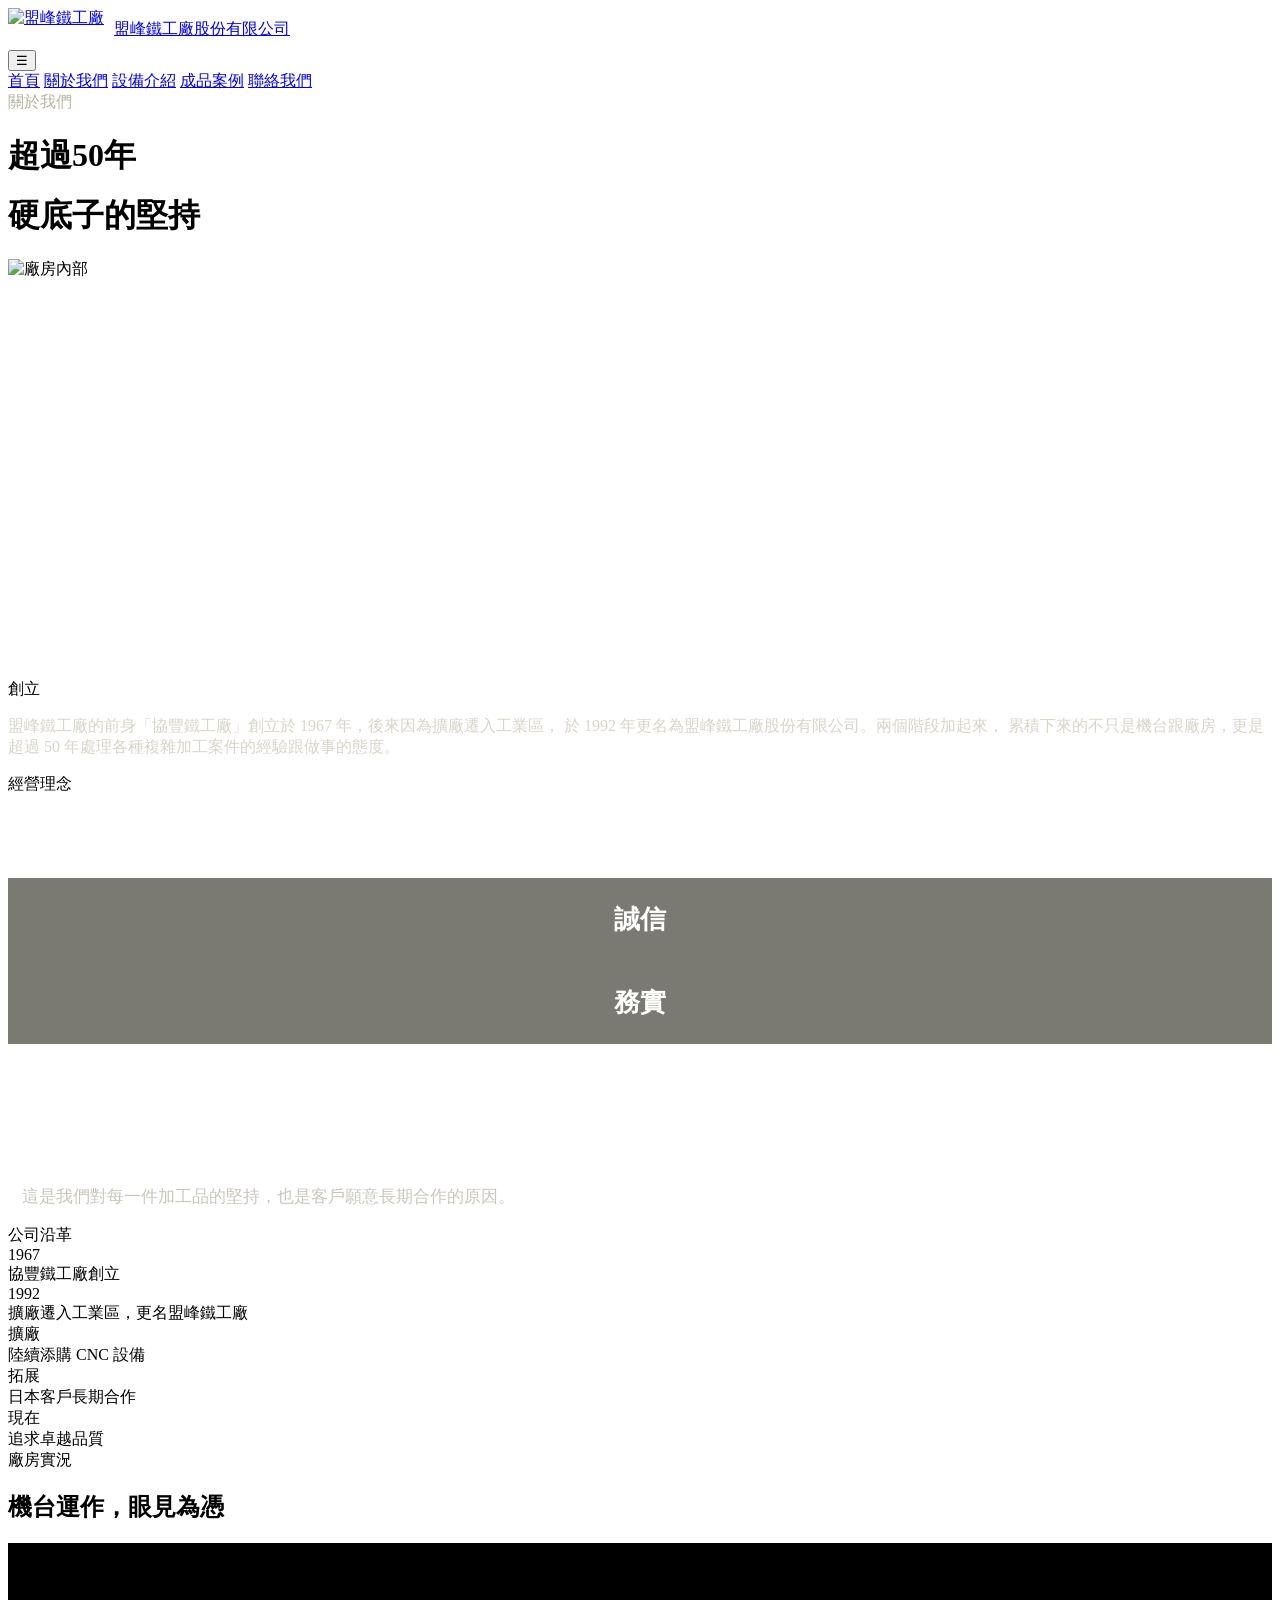
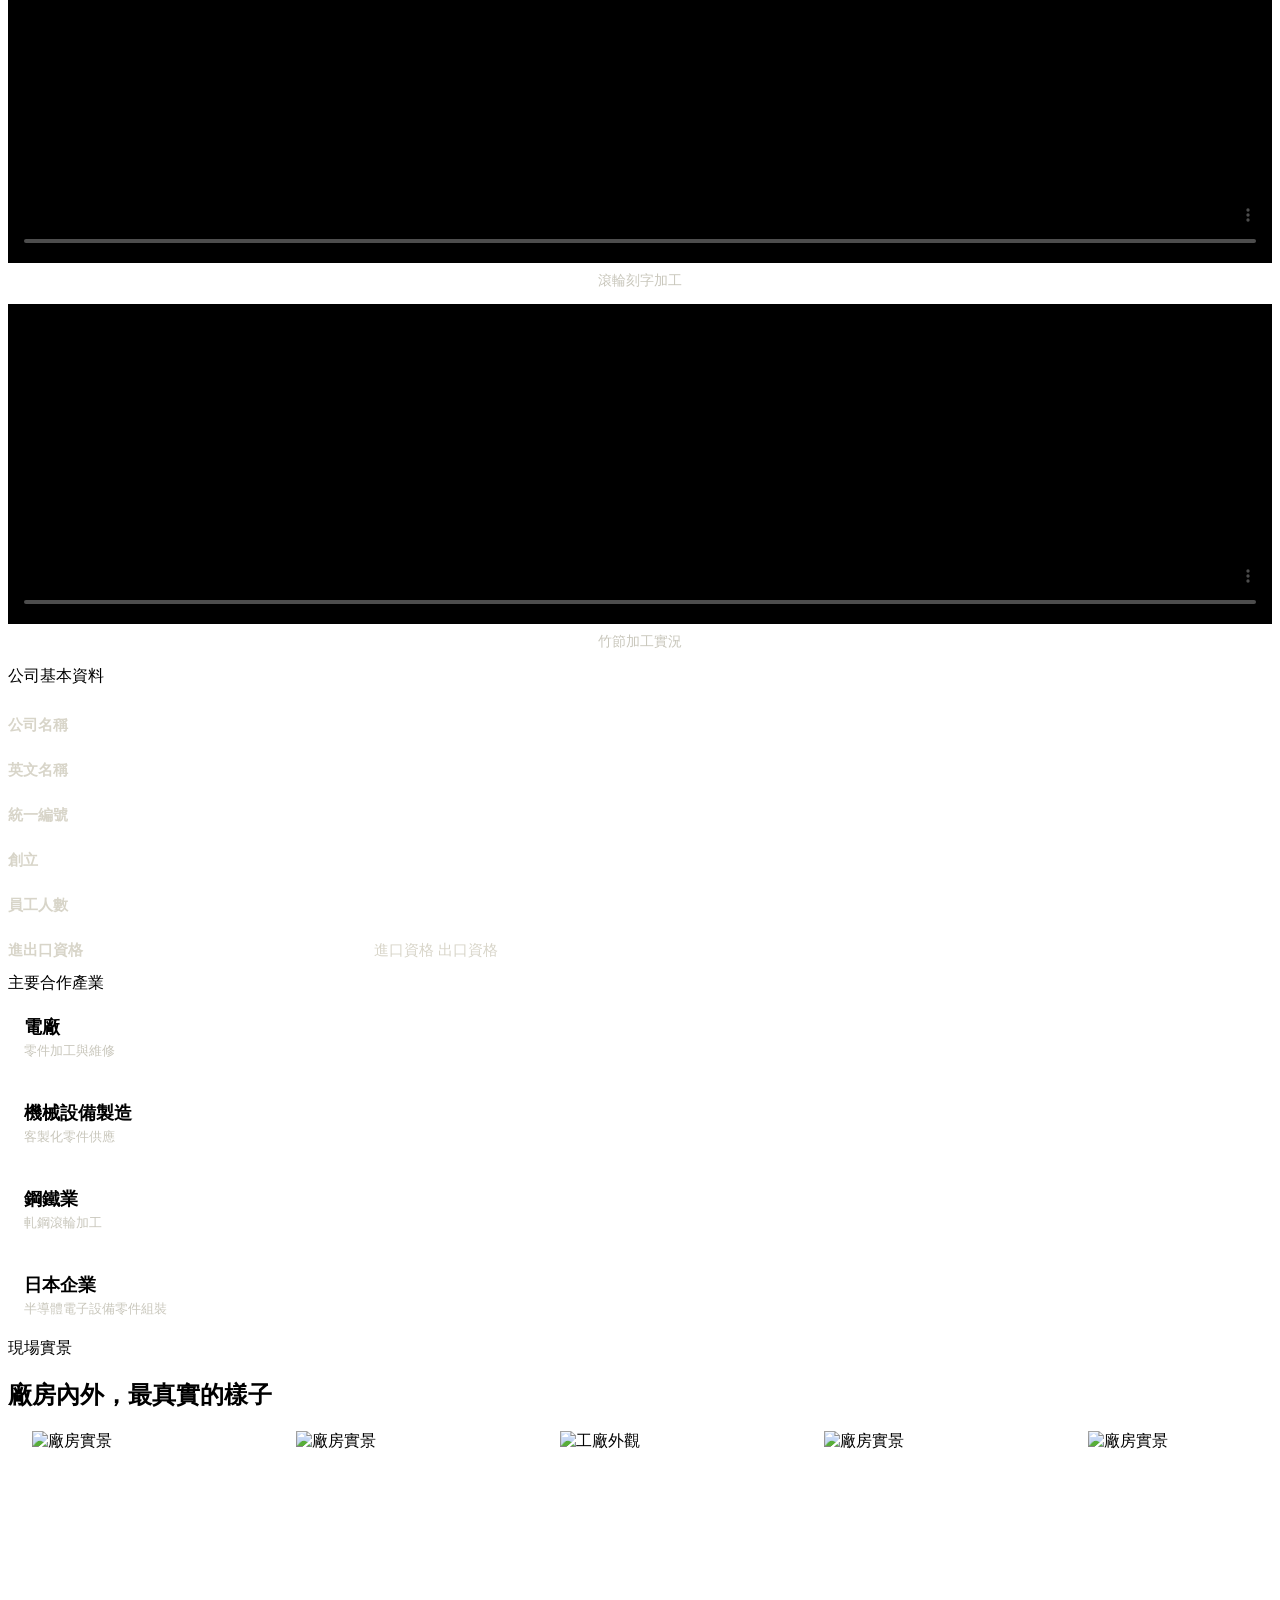
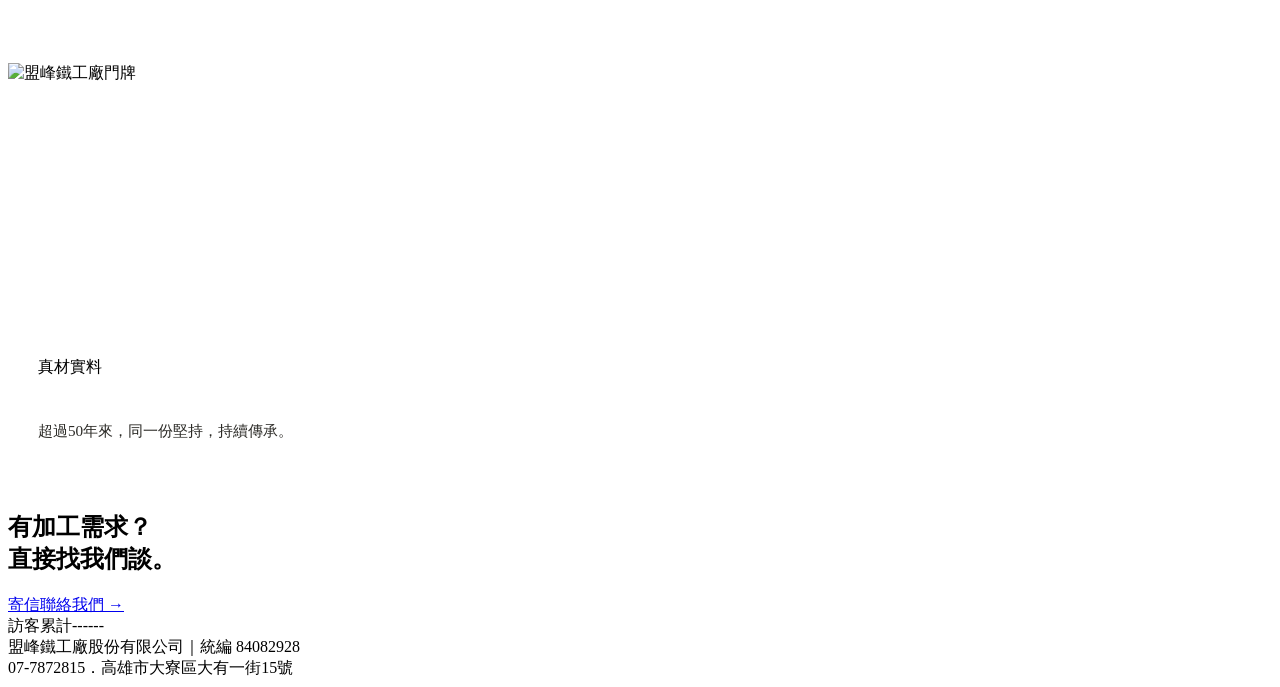
==== about.html @ 580f1f02 "Add files via upload" ====
<!DOCTYPE html>
<html lang="zh-Hant">
<head>
<meta charset="UTF-8">
<meta name="viewport" content="width=device-width, initial-scale=1.0">
<title>關於我們｜盟峰鐵工廠股份有限公司</title>
<meta name="description" content="盟峰鐵工廠股份有限公司，前身協豐鐵工廠創立於1967年，兩代傳承超過50年，秉持正直、誠信、務實、精進的經營理念，專精機械加工。">
<link rel="preconnect" href="https://fonts.googleapis.com">
<link href="https://fonts.googleapis.com/css2?family=Noto+Sans+TC:wght@400;500;700;900&family=JetBrains+Mono:wght@500;700&display=swap" rel="stylesheet">
<link rel="icon" type="image/png" href="images/logo.png?v=2">
<link rel="stylesheet" href="css/style.css">
</head>
<body>

<nav class="site-nav">
  <a href="index.html" style="display:flex; align-items:center; gap:10px;"><img src="images/logo.png" alt="盟峰鐵工廠" style="height:42px; width:auto; display:block;"><span class="logo">盟峰鐵工廠股份有限公司</span></a>
  <button class="nav-toggle" aria-label="開啟選單">☰</button>
  <div class="nav-links">
    <a href="index.html">首頁</a>
    <a href="about.html" class="active">關於我們</a>
    <a href="equipment.html">設備介紹</a>
    <a href="projects.html">成品案例</a>
    <a href="contact.html" class="nav-cta">聯絡我們</a>
  </div>
</nav>

<div class="page-head diag-top" style="background:var(--ink); --cut-a:50px; position:relative; z-index:3;">
  <div class="wrap">
    <div class="eyebrow" style="color:#B8B4A0;">關於我們</div>
    <h1 class="skew-highlight"><span>超過50年</span></h1>
    <h1 style="color:var(--steel-light); margin-top:-6px;">硬底子的堅持</h1>
  </div>
</div>

<div class="diag-follow diag-bottom-alt" style="--cut-a:50px; --cut-b:70px; position:relative; z-index:2; min-height:min(38vw,320px); background:var(--steel-light);">
  <img src="images/about-factory.jpg" alt="廠房內部" style="width:100%; height:100%; object-fit:cover; position:absolute; inset:0;">
</div>

<section class="bold-section diag-follow-alt" style="--cut-b:70px; padding-top:100px; position:relative; z-index:1;">
  <div class="wrap">
    <div class="grid-2" style="align-items:start;">
      <div>
        <div class="eyebrow">創立</div>
        <p class="lead" style="color:#D8D5C9;">
          盟峰鐵工廠的前身「協豐鐵工廠」創立於 1967 年，後來因為擴廠遷入工業區，
          於 1992 年更名為盟峰鐵工廠股份有限公司。兩個階段加起來，
          累積下來的不只是機台跟廠房，更是超過 50 年處理各種複雜加工案件的經驗跟做事的態度。
        </p>
      </div>
      <div>
        <div class="eyebrow">經營理念</div>
        <div class="tight-grid" style="grid-template-columns:1fr 1fr;">
          <div style="background:var(--accent); padding:24px 16px; text-align:center;">
            <h3 style="margin:0; font-size:1.6rem; color:#fff;">正直</h3>
          </div>
          <div style="background:#7A7972; padding:24px 16px; text-align:center;">
            <h3 style="margin:0; font-size:1.6rem; color:#fff;">誠信</h3>
          </div>
          <div style="background:#7A7972; padding:24px 16px; text-align:center;">
            <h3 style="margin:0; font-size:1.6rem; color:#fff;">務實</h3>
          </div>
          <div style="background:var(--accent); padding:24px 16px; text-align:center;">
            <h3 style="margin:0; font-size:1.6rem; color:#fff;">精進</h3>
          </div>
        </div>
        <div style="margin-top:20px; border-left:4px solid var(--accent); padding-left:14px;">
          <div style="font-size:1.5rem; font-weight:900; color:#fff;">品質至上</div>
          <p style="margin-top:6px; color:#C9C7BC; font-size:1.05rem;">這是我們對每一件加工品的堅持，也是客戶願意長期合作的原因。</p>
        </div>
      </div>
    </div>
  </div>
</section>

<section class="bold-section darker">
  <div class="wrap">
    <div class="eyebrow">公司沿革</div>
    <div class="timeline-strip">
      <div><div class="t-label">1967</div><div class="t-sub">協豐鐵工廠創立</div></div>
      <div><div class="t-label">1992</div><div class="t-sub">擴廠遷入工業區，更名盟峰鐵工廠</div></div>
      <div><div class="t-label">擴廠</div><div class="t-sub">陸續添購 CNC 設備</div></div>
      <div><div class="t-label">拓展</div><div class="t-sub">日本客戶長期合作</div></div>
      <div class="now"><div class="t-label">現在</div><div class="t-sub">追求卓越品質</div></div>
    </div>
  </div>
</section>

<!--
  廠房實況影片：這三支目前還不是最終版本，你可以隨時自己換掉。
  換法：把新影片存成 MP4 格式，檔名取一樣的 video-1.mp4／video-2.mp4／video-3.mp4，
  直接蓋掉 videos 資料夾裡的舊檔案就行，網頁會自動顯示新內容，不用改任何程式碼。

  提醒：因為這是純靜態網站、沒有後台資料庫，沒辦法做到「直接在網站上按上傳」這種功能，
  那需要一個後端伺服器才能做到，跟我們選擇「簡單、好維護、免費」的方向會有衝突。
  換檔案雖然要碰到資料夾，但其實就是「找到檔案、換掉、存檔」三個動作，跟換照片一樣簡單。

  影片格式建議：MP4（H.264 編碼），手機拍的影片如果是 iPhone 預設的 HEVC 格式，
  很多瀏覽器沒辦法直接播放，建議先用手機內建的「分享」功能存一份「較相容」的版本，
  或是有需要我可以幫忙轉檔，你只要把原始影片傳給我就好。
-->
<section class="bold-section">
  <div class="wrap">
    <div class="eyebrow">廠房實況</div>
    <h2 style="margin-bottom:20px;">機台運作，眼見為憑</h2>
    <div class="tight-grid" style="grid-template-columns:1fr 1fr;">
      <div>
        <video controls poster="images/video-poster-1.jpg" style="width:100%; height:320px; display:block; background:#000; object-fit:cover;">
          <source src="videos/video-1.mp4" type="video/mp4">
        </video>
        <p style="margin-top:8px; color:#C9C7BC; font-size:0.9rem; text-align:center;">滾輪刻字加工</p>
      </div>
      <div>
        <video controls poster="images/video-poster-2.jpg" style="width:100%; height:320px; display:block; background:#000; object-fit:cover;">
          <source src="videos/video-2.mp4" type="video/mp4">
        </video>
        <p style="margin-top:8px; color:#C9C7BC; font-size:0.9rem; text-align:center;">竹節加工實況</p>
      </div>
    </div>
  </div>
</section>

<section class="bold-section">
  <div class="wrap">
    <div class="eyebrow">公司基本資料</div>
    <div class="grid-2" style="margin-top:16px;">
      <table style="width:100%; border-collapse:collapse; font-size:0.95rem; color:#D8D5C9;">
        <tr style="border-bottom:1px solid var(--steel-dark);"><td style="padding:12px 0; color:#D8D5C9; font-weight:700;">公司名稱</td><td style="padding:12px 0; font-weight:700; color:#fff;">盟峰鐵工廠股份有限公司</td></tr>
        <tr style="border-bottom:1px solid var(--steel-dark);"><td style="padding:12px 0; color:#D8D5C9; font-weight:700;">英文名稱</td><td style="padding:12px 0; font-weight:700; color:#fff;">MOON-FONG CO., LTD.</td></tr>
        <tr style="border-bottom:1px solid var(--steel-dark);"><td style="padding:12px 0; color:#D8D5C9; font-weight:700;">統一編號</td><td style="padding:12px 0; font-weight:700; font-family:var(--font-mono); color:#fff;">84082928</td></tr>
        <tr style="border-bottom:1px solid var(--steel-dark);"><td style="padding:12px 0; color:#D8D5C9; font-weight:700;">創立</td><td style="padding:12px 0; font-weight:700; color:#fff;">1967 年（前身協豐鐵工廠）</td></tr>
        <tr style="border-bottom:1px solid var(--steel-dark);"><td style="padding:12px 0; color:#D8D5C9; font-weight:700;">員工人數</td><td style="padding:12px 0; font-weight:700; color:#fff;">11 人</td></tr>
        <tr><td style="padding:12px 0; color:#D8D5C9; font-weight:700;">進出口資格</td><td style="padding:12px 0;"><span class="tag-credential">進口資格</span> <span class="tag-credential">出口資格</span></td></tr>
      </table>
      <div>
        <div class="eyebrow">主要合作產業</div>
        <div class="tight-grid" style="grid-template-columns:1fr 1fr;">
          <div class="tight-block" style="padding:20px 16px;"><h3 style="margin:0; font-size:1.15rem;">電廠</h3><p style="margin:4px 0 0; font-size:0.8rem; color:#C9C7BC;">零件加工與維修</p></div>
          <div class="tight-block raised" style="padding:20px 16px;"><h3 style="margin:0; font-size:1.15rem;">機械設備製造</h3><p style="margin:4px 0 0; font-size:0.8rem; color:#C9C7BC;">客製化零件供應</p></div>
          <div class="tight-block raised" style="padding:20px 16px;"><h3 style="margin:0; font-size:1.15rem;">鋼鐵業</h3><p style="margin:4px 0 0; font-size:0.8rem; color:#C9C7BC;">軋鋼滾輪加工</p></div>
          <div class="tight-block" style="padding:20px 16px;"><h3 style="margin:0; font-size:1.15rem;">日本企業</h3><p style="margin:4px 0 0; font-size:0.8rem; color:#C9C7BC;">半導體電子設備零件組裝</p></div>
        </div>
      </div>
    </div>
  </div>
</section>

<section class="bold-section">
  <div class="wrap" style="padding-right:0;">
    <div class="eyebrow">現場實景</div>
    <h2 style="margin-bottom:20px;">廠房內外，最真實的樣子</h2>
  </div>
  <!--
    這排照片可以橫向滑動，之後要加第4、5、6張，直接複製一個 <div class="scroll-item">
    貼在最後面、換照片檔名即可，欄數會自動增加，不用改版面設定
  -->
  <div id="scene-scroll" class="no-scrollbar h-scroll" style="display:flex; gap:4px; overflow-x:auto; padding:0 24px 12px;">
    <div class="scroll-item" style="flex:0 0 260px; height:220px; overflow:hidden; scroll-snap-align:start;"><img src="images/scene-new-6.jpg" alt="廠房實景" style="width:100%; height:100%; object-fit:cover; display:block;"></div>
    <div class="scroll-item" style="flex:0 0 260px; height:220px; overflow:hidden; scroll-snap-align:start;"><img src="images/scene-new-2.jpg" alt="廠房實景" style="width:100%; height:100%; object-fit:cover; display:block;"></div>
    <div class="scroll-item" style="flex:0 0 260px; height:220px; overflow:hidden; scroll-snap-align:start;"><img src="images/exterior-1.jpg" alt="工廠外觀" style="width:100%; height:100%; object-fit:cover; display:block;"></div>
    <div class="scroll-item" style="flex:0 0 260px; height:220px; overflow:hidden; scroll-snap-align:start;"><img src="images/scene-new-7.jpg" alt="廠房實景" style="width:100%; height:100%; object-fit:cover; display:block;"></div>
    <div class="scroll-item" style="flex:0 0 260px; height:220px; overflow:hidden; scroll-snap-align:start;"><img src="images/scene-new-1.jpg" alt="廠房實景" style="width:100%; height:100%; object-fit:cover; display:block;"></div>
    <div class="scroll-item" style="flex:0 0 260px; height:220px; overflow:hidden; scroll-snap-align:start;"><img src="images/scene-new-5.jpg" alt="廠房實景" style="width:100%; height:100%; object-fit:cover; display:block;"></div>
    <div class="scroll-item" style="flex:0 0 260px; height:220px; overflow:hidden; scroll-snap-align:start;"><img src="images/scene-new-3.jpg" alt="廠房實景" style="width:100%; height:100%; object-fit:cover; display:block;"></div>
  </div>
</section>

<section class="bold-section darker">
  <div class="wrap">
    <div class="tight-grid" style="grid-template-columns:1fr 1.2fr; align-items:stretch;">
      <div style="min-height:260px; overflow:hidden;">
        <img src="images/nameplate.jpg" alt="盟峰鐵工廠門牌" style="width:100%; height:100%; object-fit:cover; display:block;">
      </div>
      <div class="tight-block raised" style="padding:34px 30px; display:flex; flex-direction:column; justify-content:center;">
        <div class="eyebrow">真材實料</div>
        <div style="font-size:1.5rem; font-weight:900; color:#fff; line-height:1.4;">高雄市大寮區大有一街15號</div>
        <p style="margin-top:10px; color:#2B2A26; font-size:0.95rem;">超過50年來，同一份堅持，持續傳承。</p>
      </div>
    </div>
  </div>
</section>

<footer class="site-footer">
  <div class="wrap" style="padding:0;">
    <div class="footer-cta">
      <h2>有加工需求？<br>直接找我們談。</h2>
      <a href="mailto:monfon@seed.net.tw" class="btn">寄信聯絡我們 →</a>
    </div>
    <div class="footer-rule"></div>
    <div class="footer-info">
      <div class="visitor-scoreboard"><span class="label">訪客累計</span><span class="num" id="visitor-count-num">------</span></div>
      <div>盟峰鐵工廠股份有限公司｜統編 84082928</div>
      <div>07-7872815．高雄市大寮區大有一街15號</div>
    </div>
  </div>
</footer>

<script src="js/main.js"></script>
</body>
</html>
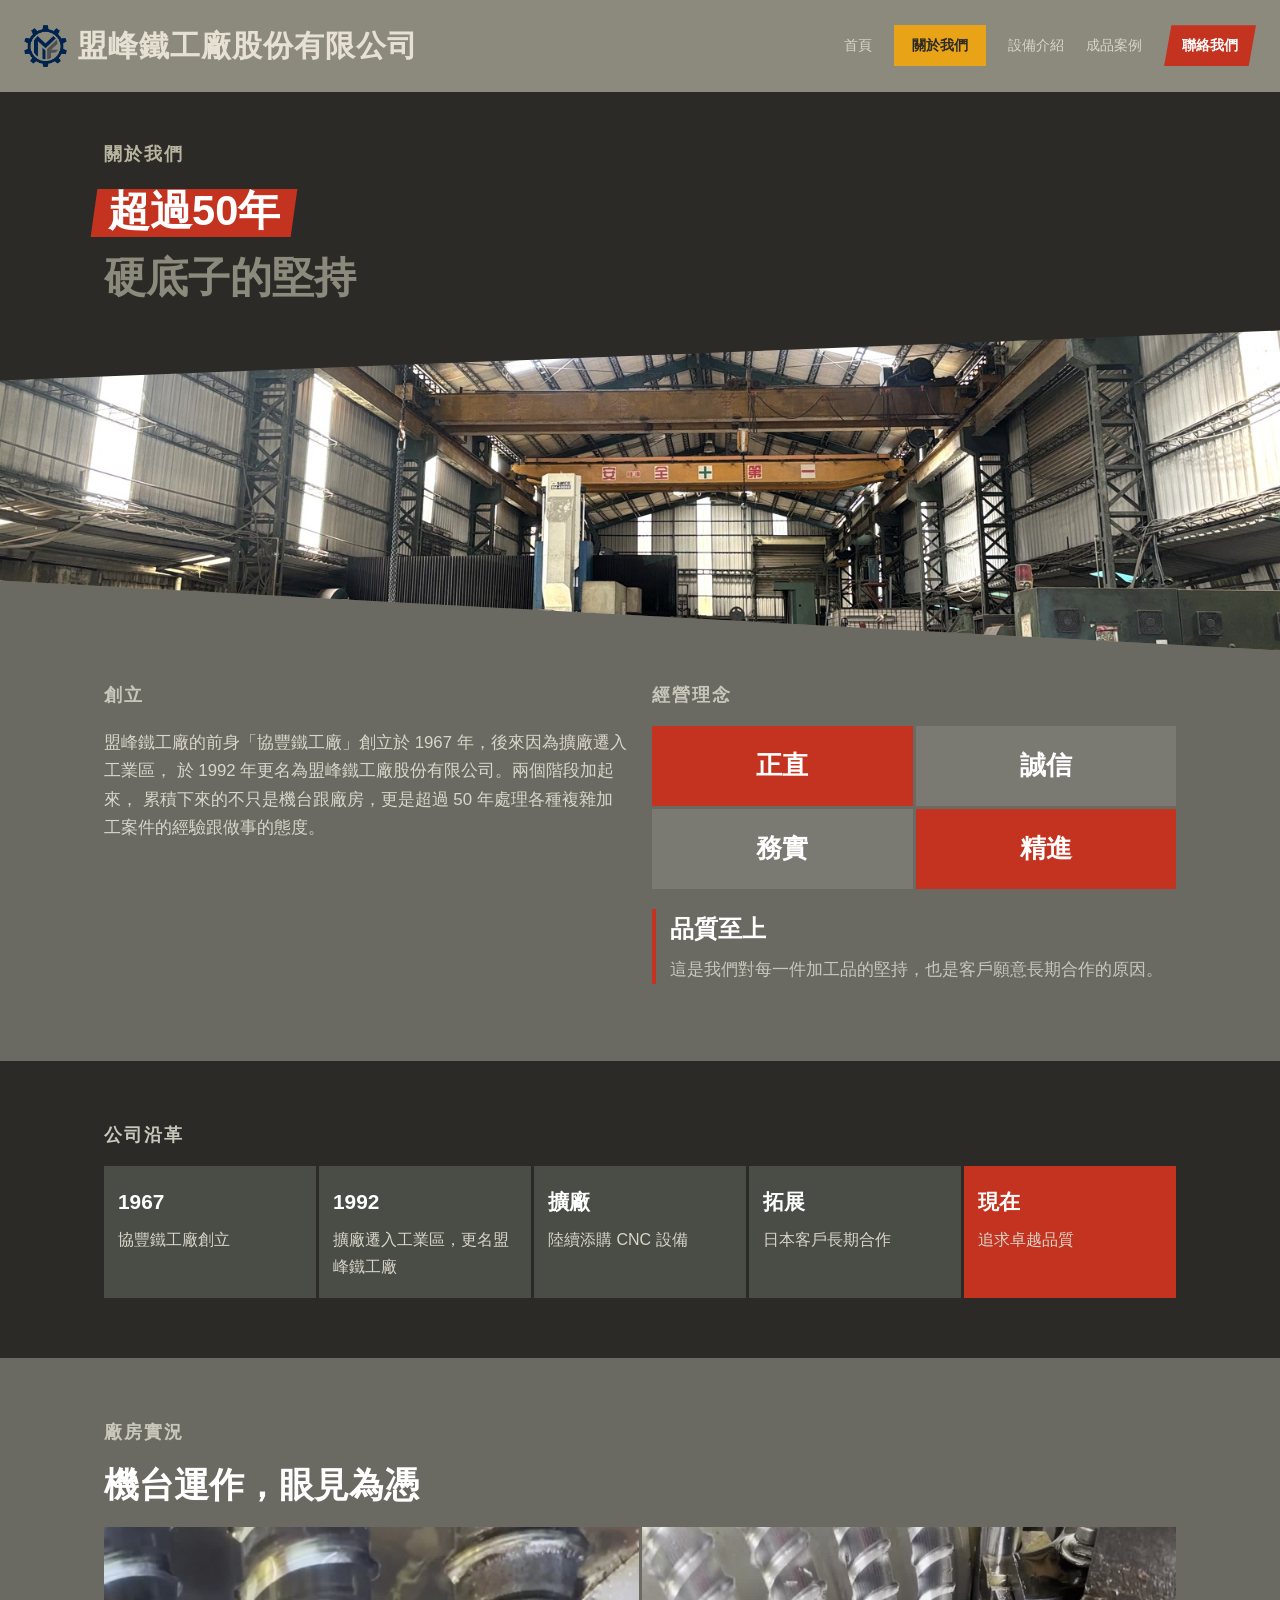
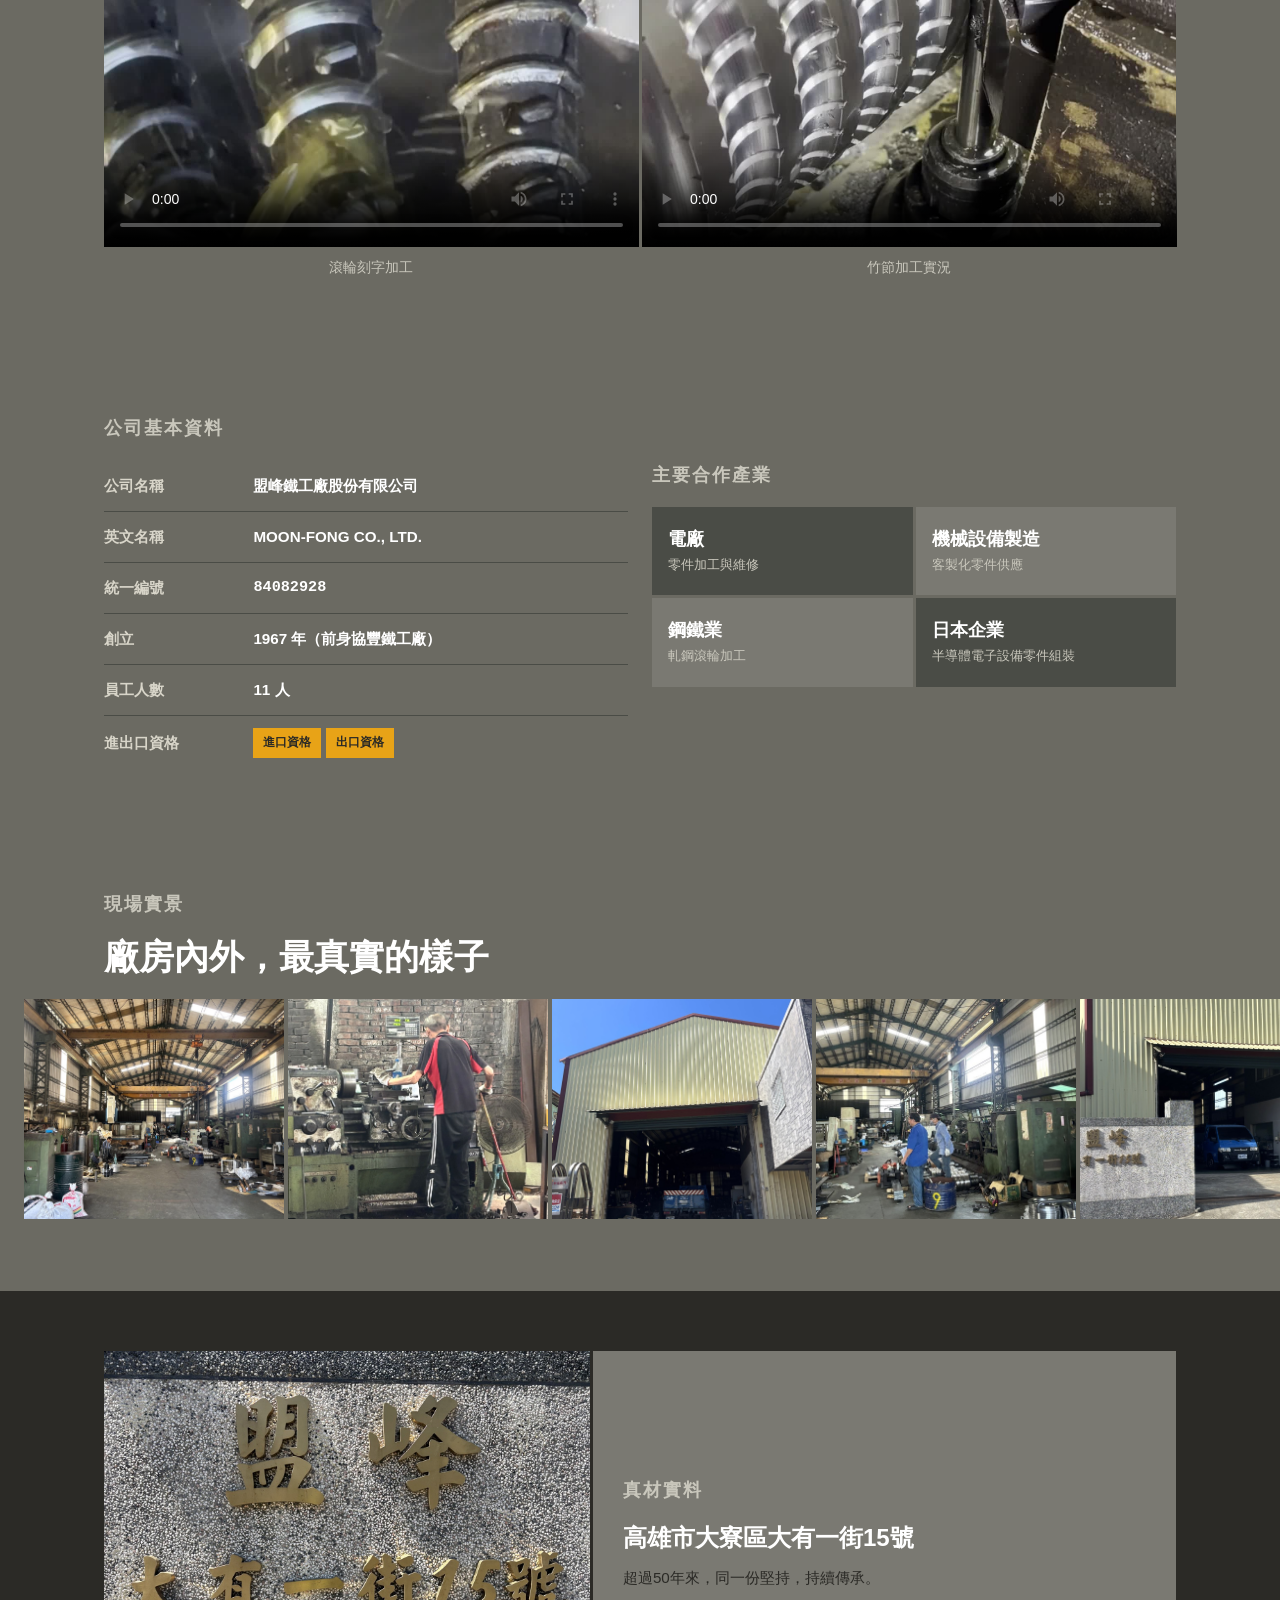
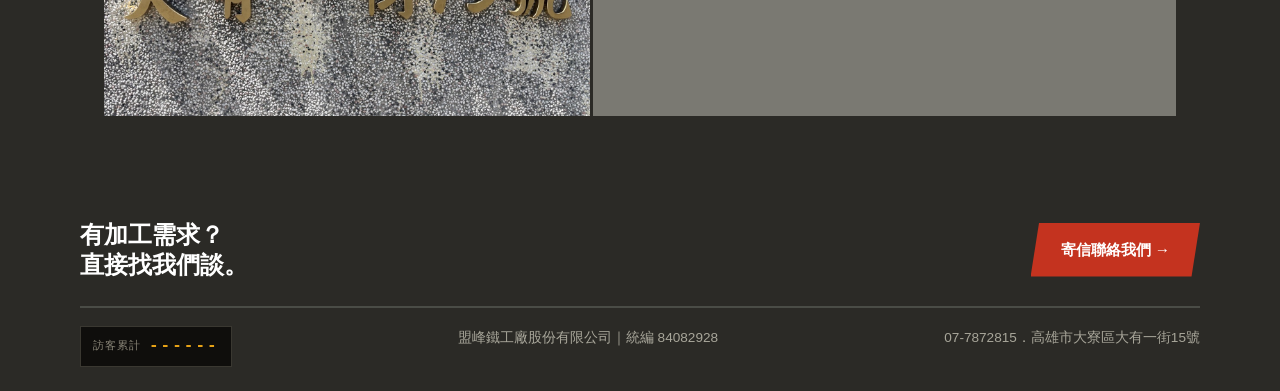
==== commit a375cff3: "Add files via upload" ====
--- a/about.html
+++ b/about.html
@@ -8,6 +8,13 @@
 <link rel="preconnect" href="https://fonts.googleapis.com">
 <link href="https://fonts.googleapis.com/css2?family=Noto+Sans+TC:wght@400;500;700;900&family=JetBrains+Mono:wght@500;700&display=swap" rel="stylesheet">
 <link rel="icon" type="image/png" href="images/logo.png?v=2">
+<link rel="canonical" href="https://mon-fon.com/about.html">
+<meta property="og:type" content="website">
+<meta property="og:title" content="關於我們｜盟峰鐵工廠股份有限公司">
+<meta property="og:description" content="盟峰鐵工廠股份有限公司，前身協豐鐵工廠創立於1967年，兩代傳承超過50年，秉持正直、誠信、務實、精進的經營理念，專精機械加工。">
+<meta property="og:url" content="https://mon-fon.com/about.html">
+<meta property="og:image" content="https://mon-fon.com/images/logo.png">
+<meta property="og:locale" content="zh_TW">
 <link rel="stylesheet" href="css/style.css">
 </head>
 <body>
--- a/css/style.css
+++ b/css/style.css
@@ -0,0 +1,441 @@
+/* ==========================================================================
+   盟峰鐵工廠 網站共用樣式
+   ==========================================================================
+   顏色使用規則（重要，之後改版請遵守）：
+   - 紅色（--accent）只用在「跟聯絡/行動有關」的地方：CTA按鈕、聯絡連結
+   - 黃色（--credential）只用在「資歷/認證」類標籤：年份、進出口資格、型號
+   - 其餘一律用中間灰階，不要隨意上色
+   ========================================================================== */
+
+:root {
+  /* 色彩 token */
+  --ink: #2B2A26;          /* 主要文字、深色區塊底色 */
+  --paper: #F4F1E6;        /* 內容頁面底色（米白紙感） */
+  --paper-dim: #EAE5D6;    /* 內容頁面交錯用的深一階底色 */
+  --steel: #6B6A62;        /* 中灰綠，圖片色塊、次要區塊底色 */
+  --steel-light: #8C8A7C;  /* 較淺的灰綠 */
+  --steel-dark: #4A4C46;   /* 較深的灰綠 */
+  --line: #D8D2C0;         /* 淺色分隔線 */
+  --accent: #C4331F;       /* 磚紅色：只用在聯絡/CTA */
+  --accent-dark: #9C2717;  /* 磚紅色 hover 用 */
+  --credential: #E8A317;   /* 琥珀黃：只用在資歷/認證標籤 */
+  --paper-text: #E6E1D2;   /* 深色底色上使用的淺色文字 */
+
+  /* 字體 */
+  --font-display: 'Noto Sans TC', 'Microsoft JhengHei', sans-serif;
+  --font-mono: 'JetBrains Mono', 'Courier New', monospace;
+}
+
+* { box-sizing: border-box; }
+
+html { scroll-behavior: smooth; }
+
+body {
+  margin: 0;
+  font-family: var(--font-display);
+  color: var(--ink);
+  background: var(--paper);
+  line-height: 1.7;
+}
+
+img { max-width: 100%; display: block; }
+
+a { color: inherit; text-decoration: none; }
+
+.wrap {
+  max-width: 1120px;
+  margin: 0 auto;
+  padding: 0 24px;
+}
+
+/* ---------- 導覽列 ---------- */
+.site-nav {
+  display: flex;
+  justify-content: space-between;
+  align-items: center;
+  padding: 20px 24px;
+  background: #8C8A7C;
+  position: sticky;
+  top: 0;
+  z-index: 50;
+}
+
+.site-nav .logo {
+  font-size: 1.9rem;
+  font-weight: 900;
+  color: var(--paper-text);
+  letter-spacing: 1px;
+  white-space: nowrap;
+}
+
+.site-nav .nav-links {
+  display: flex;
+  align-items: center;
+  gap: 22px;
+  font-size: 0.85rem;
+  color: #D8D5C9;
+}
+.site-nav .nav-links a:hover { color: #fff; }
+.site-nav .nav-links a.active {
+  color: var(--ink);
+  background: var(--credential);
+  padding: 9px 18px;
+  font-weight: 700;
+  display: inline-block;
+  min-width: 88px;
+  text-align: center;
+}
+
+.nav-cta {
+  background: var(--accent);
+  color: #fff !important;
+  font-weight: 700;
+  padding: 9px 18px;
+  clip-path: polygon(8% 0, 100% 0, 92% 100%, 0% 100%);
+}
+.nav-cta:hover { background: var(--accent-dark); }
+
+/* 手機版導覽 */
+.nav-toggle { display: none; }
+@media (max-width: 760px) {
+  .site-nav .nav-links {
+    display: none;
+    position: absolute;
+    top: 100%;
+    left: 0;
+    right: 0;
+    background: var(--steel-dark);
+    flex-direction: column;
+    align-items: flex-start;
+    padding: 16px 24px;
+    gap: 14px;
+  }
+  .site-nav .nav-links.open { display: flex; }
+  .nav-toggle {
+    display: block;
+    background: none;
+    border: none;
+    color: var(--paper-text);
+    font-size: 1.4rem;
+    cursor: pointer;
+  }
+}
+
+/* ---------- 通用區塊 ---------- */
+.section { padding: 64px 0; }
+.section.alt { background: var(--paper-dim); }
+.section.dark { background: var(--ink); color: var(--paper-text); }
+
+.eyebrow {
+  font-family: var(--font-mono);
+  font-size: 1.15rem;
+  letter-spacing: 2px;
+  color: var(--steel-dark);
+  margin-bottom: 14px;
+  text-transform: uppercase;
+  font-weight: 700;
+}
+.section.dark .eyebrow { color: #B8B4A0; }
+
+/* ==========================================================================
+   斜切帶系統：上下兩條線角度可以不一樣，區塊一節接一節共用邊界，
+   不會有浮空缺口，也不會露出不相干的第三個顏色
+   ========================================================================== */
+.diag-top {
+  clip-path: polygon(0 0, 100% 0, 100% calc(100% - var(--cut-a, 46px)), 0 100%);
+  position: relative;
+}
+.diag-follow {
+  margin-top: calc(-1 * var(--cut-a, 46px));
+}
+.diag-bottom-alt {
+  clip-path: polygon(0 0, 100% 0, 100% 100%, 0 calc(100% - var(--cut-b, 78px)));
+}
+.diag-follow-alt {
+  margin-top: calc(-1 * var(--cut-b, 78px));
+}
+
+h1, h2, h3 { font-weight: 900; margin: 0 0 0.5em; line-height: 1.25; }
+h2 { font-size: clamp(1.6rem, 3vw, 2.2rem); }
+
+.lead {
+  font-size: 1.05rem;
+  color: #4A4A42;
+  max-width: 620px;
+}
+.section.dark .lead { color: #C9C7BC; }
+
+/* ---------- 按鈕 ---------- */
+.btn {
+  display: inline-block;
+  background: var(--accent);
+  color: #fff;
+  font-weight: 700;
+  padding: 14px 30px;
+  clip-path: polygon(5% 0, 100% 0, 95% 100%, 0 100%);
+  font-size: 0.95rem;
+}
+.btn:hover { background: var(--accent-dark); }
+.btn.ghost {
+  background: transparent;
+  border: 2px solid var(--paper-text);
+  color: var(--paper-text) !important;
+  clip-path: none;
+  padding: 12px 28px;
+}
+
+/* ---------- 標籤（資歷/認證，唯一使用黃色的地方） ---------- */
+.tag-credential {
+  display: inline-block;
+  background: var(--credential);
+  color: var(--ink);
+  font-family: var(--font-mono);
+  font-weight: 700;
+  font-size: 0.75rem;
+  padding: 5px 10px;
+}
+
+/* ---------- Hero ---------- */
+.hero {
+  background: var(--steel);
+  color: var(--paper-text);
+  padding: 56px 0 0;
+  overflow: hidden;
+}
+.hero .wrap { padding-bottom: 0; }
+.hero h1 {
+  font-size: clamp(2.2rem, 5vw, 3.6rem);
+  color: #fff;
+}
+.hero .hero-sub { color: var(--steel-dark); }
+.hero-meta { display: flex; align-items: center; gap: 14px; margin: 20px 0 40px; flex-wrap: wrap; }
+
+/* ---------- 資訊區塊圖片佔位 ---------- */
+.photo-placeholder {
+  background: var(--steel-light);
+  display: flex;
+  align-items: center;
+  justify-content: center;
+  color: var(--paper-text);
+  font-family: var(--font-mono);
+  font-size: 0.8rem;
+  min-height: 160px;
+  text-align: center;
+  padding: 12px;
+}
+
+/* ---------- Footer ---------- */
+footer.site-footer {
+  background: var(--ink);
+  color: var(--paper-text);
+  padding: 44px 24px 24px;
+}
+.footer-cta {
+  display: flex;
+  justify-content: space-between;
+  align-items: center;
+  flex-wrap: wrap;
+  gap: 20px;
+  margin-bottom: 26px;
+}
+.footer-cta h2 { color: #fff; font-size: 1.5rem; margin: 0; }
+.footer-rule { height: 2px; background: var(--steel-dark); margin-bottom: 18px; }
+.footer-info {
+  display: flex;
+  justify-content: space-between;
+  flex-wrap: wrap;
+  gap: 10px;
+  font-size: 0.85rem;
+  color: #A8A69A;
+}
+
+/* ---------- 頁面標題橫幅（子頁共用） ---------- */
+.page-head {
+  background: var(--steel);
+  color: var(--paper-text);
+  padding: 48px 0 56px;
+}
+.page-head h1 { color: #fff; font-size: clamp(1.8rem, 4vw, 2.6rem); }
+
+/* ---------- 響應式：手機版基本調整 ---------- */
+@media (max-width: 760px) {
+  .section { padding: 44px 0; }
+  .footer-cta { flex-direction: column; align-items: flex-start; }
+}
+
+/* ==========================================================================
+   大膽陽剛區塊（首頁／關於我們專用）
+   ========================================================================== */
+.bold-section {
+  background: var(--steel);
+  color: var(--paper-text);
+  padding: 60px 0;
+  position: relative;
+  overflow: hidden;
+}
+.bold-section.darker { background: var(--ink); }
+.bold-section .eyebrow { color: #C9C7BC; }
+.bold-section h2 { color: #fff; }
+
+.skew-highlight {
+  position: relative;
+  display: inline-block;
+}
+.skew-highlight::before {
+  content: '';
+  position: absolute;
+  left: -10px; right: -10px; top: 8%; bottom: 0;
+  background: var(--accent);
+  transform: skewX(-8deg);
+  z-index: 0;
+}
+.skew-highlight span {
+  position: relative;
+  z-index: 1;
+  padding: 0 4px;
+}
+
+/* 緊密拼接色塊（服務／優勢用） */
+.tight-grid {
+  display: grid;
+  gap: 3px;
+}
+.tight-block {
+  background: var(--steel-dark);
+  padding: 22px 18px;
+}
+.tight-block.raised { background: #7A7972; }
+.tight-block .big-idx {
+  font-family: var(--font-mono);
+  font-weight: 700;
+  font-size: 1.7rem;
+  color: var(--accent);
+  display: block;
+  margin-bottom: 8px;
+}
+.tight-block h3 { color: #fff; margin: 0 0 4px; font-size: 1.05rem; }
+.tight-block p { color: #C9C7BC; margin: 0; font-size: 0.92rem; }
+
+/* 時間軸（關於我們用） */
+.timeline-strip { display: flex; gap: 3px; flex-wrap: wrap; }
+.timeline-strip > div {
+  flex: 1;
+  min-width: 130px;
+  background: var(--steel-dark);
+  padding: 18px 14px;
+}
+.timeline-strip > div.now { background: var(--accent); }
+.timeline-strip .t-label { font-size: 1.3rem; font-weight: 900; color: #fff; }
+.timeline-strip .t-sub { font-size: 1rem; color: #D8D5C9; margin-top:6px; }
+
+/* ==========================================================================
+   設備卡片（可點開看更多）
+   ========================================================================== */
+.equip-grid {
+  display: grid;
+  grid-template-columns: repeat(auto-fill, minmax(230px, 1fr));
+  gap: 3px;
+  background: var(--ink);
+}
+.equip-card {
+  background: var(--paper-dim);
+  padding: 0;
+  cursor: pointer;
+  position: relative;
+  transition: transform 0.15s ease;
+}
+.equip-card:hover { transform: translateY(-3px); }
+.equip-card .equip-photo {
+  height: 140px;
+  background: var(--steel);
+  display: flex; align-items: center; justify-content: center;
+  color: var(--paper-text); font-family: var(--font-mono); font-size: 0.75rem;
+}
+.equip-card .equip-body { padding: 14px 16px 18px; }
+.equip-card h3 { font-size: 1rem; margin: 0 0 6px; }
+.equip-card .spec-preview { font-size: 0.8rem; color: #5A5A50; margin: 0; }
+.equip-card .click-hint {
+  font-family: var(--font-mono);
+  font-size: 0.7rem;
+  color: var(--accent);
+  margin-top: 8px;
+  display: block;
+}
+
+/* Modal 彈出視窗 */
+.equip-modal {
+  display: none;
+  position: fixed; inset: 0;
+  background: rgba(20,19,16,0.82);
+  z-index: 200;
+  align-items: center;
+  justify-content: center;
+  padding: 24px;
+}
+.equip-modal.open { display: flex; }
+.equip-modal-box {
+  background: var(--paper);
+  max-width: 640px;
+  width: 100%;
+  max-height: 86vh;
+  overflow-y: auto;
+}
+.equip-modal-box .modal-photo {
+  height: 320px;
+  background: var(--steel);
+  display: flex; align-items: center; justify-content: center;
+  color: var(--paper-text); font-family: var(--font-mono);
+}
+.equip-modal-box .modal-body { padding: 26px 28px 30px; }
+.equip-modal-box h3 { font-size: 1.4rem; margin: 0 0 10px; }
+.equip-modal-close {
+  position: absolute;
+  top: 16px; right: 20px;
+  background: var(--ink);
+  color: #fff;
+  border: none;
+  width: 34px; height: 34px;
+  font-size: 1.1rem;
+  cursor: pointer;
+}
+
+@media (max-width: 760px) {
+  .timeline-strip { flex-direction: column; }
+  /* 這裡用 !important 是必要的：因為色塊網格的欄數是寫在 HTML 的 inline style
+     裡（方便每個區塊各自調整比例），CSS class 本身的優先權比不過 inline style，
+     手機版要強制改回單欄才不會被擠壓變形 */
+  .tight-grid, .equip-grid { grid-template-columns: 1fr !important; }
+  .tight-block { height: auto !important; min-height:120px; }
+}
+
+/* ---------- 隱藏捲軸，看起來像自動播放而非手動拖曳條 ---------- */
+.no-scrollbar { scrollbar-width: none; -ms-overflow-style: none; }
+.no-scrollbar::-webkit-scrollbar { display: none; }
+
+/* ---------- 訪客計分板 ---------- */
+.visitor-scoreboard {
+  display: inline-flex;
+  align-items: center;
+  gap: 8px;
+  background: #0F0E0C;
+  border: 1px solid #3A3831;
+  padding: 6px 12px;
+}
+.visitor-scoreboard .label {
+  font-family: var(--font-mono);
+  font-size: 0.7rem;
+  color: #8A8678;
+  letter-spacing: 1px;
+}
+.visitor-scoreboard .num {
+  font-family: var(--font-mono);
+  font-size: 1rem;
+  font-weight: 700;
+  color: #E8A317;
+  letter-spacing: 2px;
+}
+.grid-2 { display: grid; grid-template-columns: 1fr 1fr; gap: 24px; }
+@media (max-width: 760px) {
+  .grid-2 { grid-template-columns: 1fr; }
+}
+
